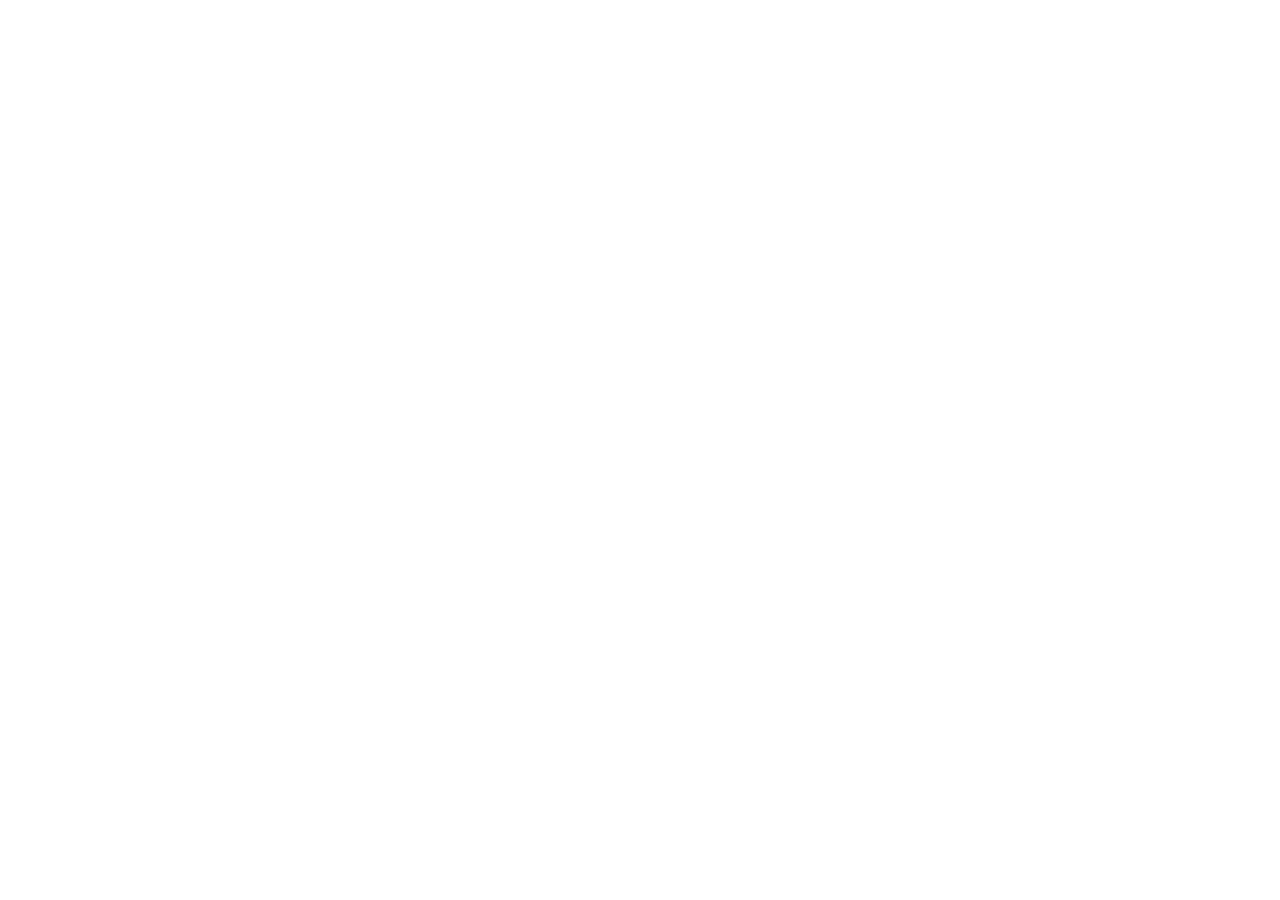
==== docs/index.html @ 76da6814 "docs" ====
<!doctype html>
<html lang="zh-CN">
<head>
  <meta charset="utf-8">
  <meta name="viewport" content="width=device-width,initial-scale=1">
  <title>Beijing Subway Map</title>
  <link rel="stylesheet" href="css/index.css">
    <link rel="stylesheet" href="css/style.css">
  <!-- <link rel="stylesheet" href="css/style.css"> -->
</head>
<body>
  <div id="app">
    <svg id="mobile-svg" xmlns="http://www.w3.org/2000/svg" width="100%" height="100%">
      <g id="g-box" class="svg-pan-zoom_viewport"></g>
    </svg>
  </div>
  <!-- 优先使用 CDN jQuery，本地文件作为后备 -->
  <script src="https://code.jquery.com/jquery-1.12.4.min.js"></script>
  <script>
    // 如果 CDN 加载失败，尝试本地版本
    if (typeof jQuery === 'undefined' && typeof $ === 'undefined') {
      console.warn('CDN jQuery failed, trying local copy');
      var script = document.createElement('script');
      script.src = 'libs/jquery.js';
      script.onerror = function() {
        console.error('Failed to load jQuery from both CDN and local. The page will not work correctly.');
        alert('警告：jQuery 加载失败，网页功能受限。请检查网络连接。');
      };
      document.head.appendChild(script);
    } else {
      console.log('jQuery loaded from CDN');
    }
  </script>
  <script src="libs/limitTextNum.js"></script>
  <!-- Hammer.js - 使用 CDN 以确保版本兼容性 -->
  <script src="https://cdnjs.cloudflare.com/ajax/libs/hammer.js/2.0.8/hammer.min.js"></script>
  <!-- 本地 Hammer 作为后备 -->
  <script>
    if (typeof Hammer === 'undefined') {
      console.warn('CDN Hammer.js failed, trying local copy');
      var hammerScript = document.createElement('script');
      hammerScript.src = 'libs/hammer.min.js';
      hammerScript.onerror = function() {
        console.error('Failed to load Hammer.js');
      };
      document.head.appendChild(hammerScript);
    } else {
      console.log('Hammer.js loaded from CDN');
    }
  </script>
  <script src="libs/svg-pan-zoom.js"></script>
  <script src="painter.js"></script>
</body>
</html>
---- docs/css/index.css ----
* {
    margin: 0;
    padding: 0;
    box-sizing: border-box;
}

ul {
    list-style: none;
}

html,
body {
    width: 100%;
    height: 100%;
    font-size: 14px;
    line-height: 1.6;
    color: #636b6f;
    font-family: '黑体';
}

body {
    position: relative;
}

.clear::after {
    content: "";
    display: block;
    visibility: hidden;
    height: 0;
    clear: both;
}

.station-info {
    position: absolute;
    width: 380px;
    height: 200px;
    border: 1px solid #000;
    background: #ffffff;
    border-radius: 4px;
    display: none;
    padding: 10px;
    overflow-y: scroll;
}

.line-info {
    position: absolute;
    top: 122px;
    left: 80px;
    width: 300px;
    height: 600px;
    border: 1px solid #000;
    background: #ffffff;
    border-radius: 4px;
    padding: 10px;
    overflow: hidden;
    display: none;
}

.line-info h2 {
    line-height: 65px;
}

.line-info h2 span {
    vertical-align: middle;
}

.line-info h2 img {
    vertical-align: middle;
    cursor: pointer;
    margin: 0 10px 0;
}

.line-type {
    border-top: 1px solid #000;
    border-bottom: 1px solid #000;
}

.line-type li {
    float: left;
    width: 50%;
    text-align: center;
    line-height: 52px;
    cursor: pointer;
}

.line-type li.active {
    background: #999;
    color: #ffffff;
}

.line-info p {
    font-size: 12px;
    height: 24px;
    line-height: 24px;
}

.line-info div {
    height: 430px;
    overflow-y: scroll;
}

svg {
    display: block;
    width: 100%;
    height: 100%;
    text-rendering: geometricPrecision;
}

rect.mark {
    fill: white;
    opacity: 0.85;
}

circle {
    fill: white;
    stroke-width: 1;
}

line {
    stroke-linejoin: round;
    stroke-linecap: round;
    stroke-width: 5;
}

path {
    fill: none;
    stroke-linejoin: round;
    stroke-linecap: round;
    stroke-width: 5
}

text {
    font-family: 黑体;
    fill: black;
}

text.subway-name {
    fill: #ffffff;
    text-anchor: middle;
}

text.disabled {
    fill: rgb(204, 204, 204);
}

/* controls for line visibility/highlight */
.subway-line { transition: stroke-opacity 0.18s, stroke-width 0.18s; stroke-opacity: 1; }
.subway-line.dim { stroke-opacity: 0.12; }
.subway-line.highlight { stroke-width: 12; stroke-opacity: 1; filter: none; }

#line-controls { font-size: 13px }
#line-controls button { padding: 4px 8px; }
---- docs/css/style.css ----
/* html,body,#app{height:100%;width:100%;margin:0;padding:0;background:#f3f3f3} */
#mobile-svg{display:block;height:100vh;width:100vw}
#g-box text{font-family: Arial, "Microsoft Yahei", sans-serif; font-size:12px; pointer-events:none}
---- docs/css/style.css ----
/* html,body,#app{height:100%;width:100%;margin:0;padding:0;background:#f3f3f3} */
#mobile-svg{display:block;height:100vh;width:100vw}
#g-box text{font-family: Arial, "Microsoft Yahei", sans-serif; font-size:12px; pointer-events:none}
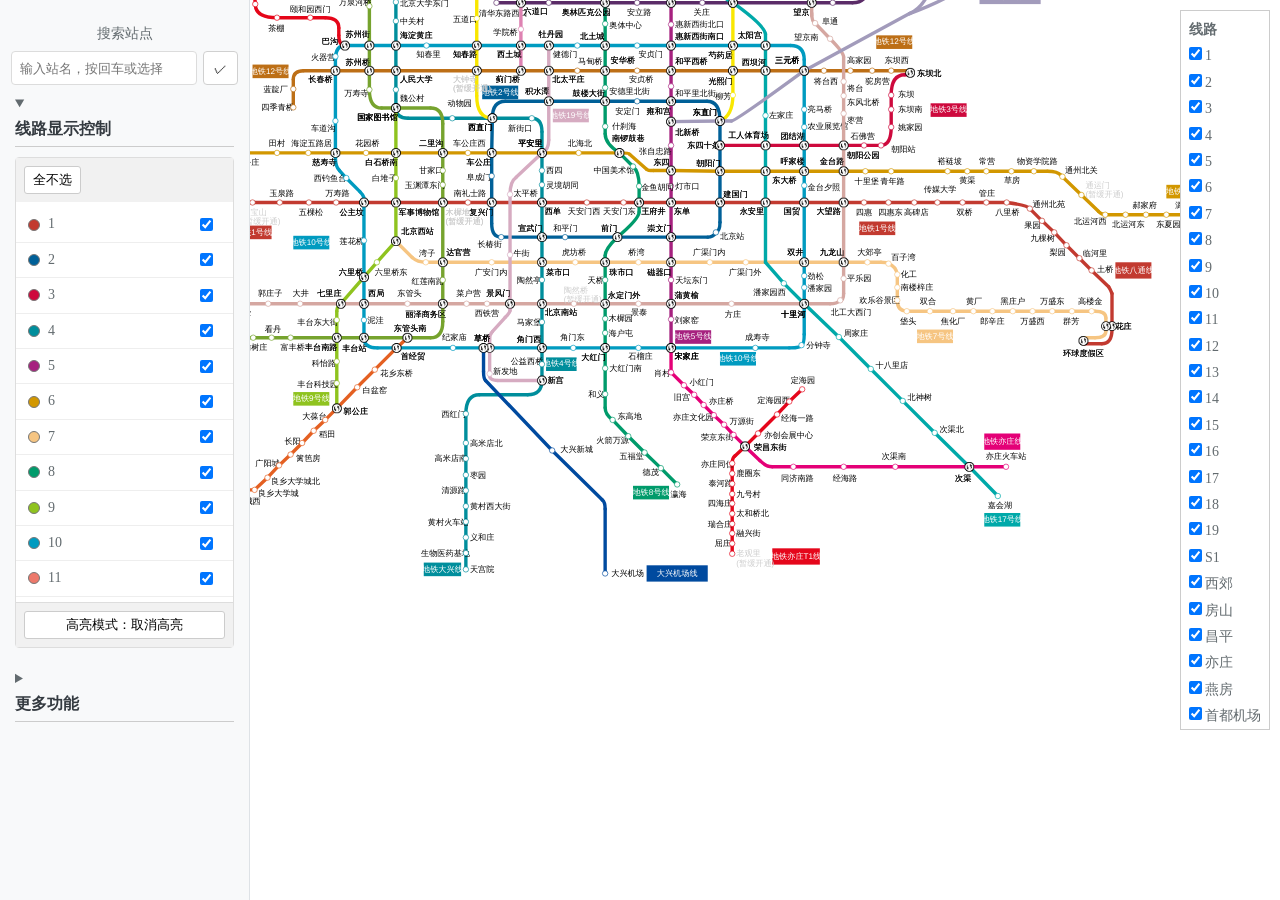
==== commit a356c975: "fv" ====
--- a/docs/index.html
+++ b/docs/index.html
@@ -9,46 +9,81 @@
   <!-- <link rel="stylesheet" href="css/style.css"> -->
 </head>
 <body>
+  <div id="control-panel">
+    <div class="control-section">
+      <div class="search-section" style="padding:8px 10px;">
+        <label style="display:block; font-size:14px; margin-bottom:6px;">搜索站点</label>
+        <div class="search-row">
+          <input id="search-input" type="text" placeholder="输入站名，按回车或选择" />
+          <button id="search-btn">✓</button>
+        </div>
+        <ul id="search-suggestions" style="list-style:none; padding:6px 6px 0 6px; margin:0; display:none;"></ul>
+      </div>
+      <details open>
+        <summary><h3>线路显示控制</h3></summary>
+        <div id="line-controls-menu">
+          <div class="line-controls-header">
+            <button id="toggle-all-lines">全不选</button>
+          </div>
+          <ul id="line-list">
+            <!-- 线路列表将由JS动态生成 -->
+          </ul>
+          <div class="line-controls-footer">
+              <button id="btn-highlight-mode">高亮模式：取消高亮</button>
+          </div>
+        </div>
+      </details>
+    </div>
+    <!-- 其他控制功能可以后续添加 -->
+    <div class="control-section">
+      <details>
+        <summary><h3>更多功能</h3></summary>
+        <div style="padding: 10px; background: white; border: 1px solid #ccc; border-radius: 4px; margin-top: 5px;">
+          <label style="display: flex; align-items: center; cursor: pointer; font-size: 14px;">
+            <input type="checkbox" id="toggle-line-spacings" style="margin-right: 8px;"> 显示线路站间距信息
+          </label>
+        </div>
+        <div style="padding: 10px; background: white; border: 1px solid #ccc; border-radius: 4px; margin-top: 5px;">
+          <label style="display: flex; align-items: center; cursor: pointer; font-size: 14px; margin-top:8px;">
+            <input type="checkbox" id="toggle-firstlast" style="margin-right: 8px;"> 显示首末班车信息（悬停显示）
+          </label>
+        </div>
+        <div style="padding: 10px; background: white; border: 1px solid #ccc; border-radius: 4px; margin-top: 5px;">
+          <div style="margin-top:10px; display:flex; gap:8px; align-items:center;">
+            <select id="hour-select" style="padding:6px; width:72px; box-sizing:border-box;">
+              <!-- hours populated server-side or by script; provide defaults -->
+            </select>
+            <select id="minute-select" style="padding:6px; width:72px; box-sizing:border-box;">
+              <!-- minutes populated by script -->
+            </select>
+            <button id="btn-time-search" style="padding:6px 8px;">查询有车</button>
+            <button id="btn-time-clear" style="padding:6px 8px;">清除筛选</button>
+            <button id="btn-time-play" style="padding:6px 8px;" data-playing="false">播放</button>
+          </div>
+        </div>
+      </details>
+    </div>
+  </div>
+
+  <div id="spacings-panel" style="display: none; position: fixed; bottom: 0; left: 0; width: 100%; background: #fff; border-top: 1px solid #ccc; z-index: 1000; overflow-y: auto; box-shadow: 0 -2px 10px rgba(0,0,0,0.1);">
+    <div style="display: flex; justify-content: space-between; align-items: center; background: #f5f5f5; padding: 10px 15px; position: sticky; top: 0; border-bottom: 1px solid #eee;">
+      <h3 id="spacings-title" style="margin: 0; font-size: 16px; color: #333;">站间距信息</h3>
+      <button id="close-spacings-panel" style="border: none; background: transparent; font-size: 24px; line-height: 1; cursor: pointer; color: #999; padding: 0;">&times;</button>
+    </div>
+    <div id="spacings-content" style="padding: 15px;"></div>
+  </div>
+
   <div id="app">
     <svg id="mobile-svg" xmlns="http://www.w3.org/2000/svg" width="100%" height="100%">
       <g id="g-box" class="svg-pan-zoom_viewport"></g>
     </svg>
   </div>
-  <!-- 优先使用 CDN jQuery，本地文件作为后备 -->
-  <script src="https://code.jquery.com/jquery-1.12.4.min.js"></script>
-  <script>
-    // 如果 CDN 加载失败，尝试本地版本
-    if (typeof jQuery === 'undefined' && typeof $ === 'undefined') {
-      console.warn('CDN jQuery failed, trying local copy');
-      var script = document.createElement('script');
-      script.src = 'libs/jquery.js';
-      script.onerror = function() {
-        console.error('Failed to load jQuery from both CDN and local. The page will not work correctly.');
-        alert('警告：jQuery 加载失败，网页功能受限。请检查网络连接。');
-      };
-      document.head.appendChild(script);
-    } else {
-      console.log('jQuery loaded from CDN');
-    }
-  </script>
+
+  <script src="libs/jquery.js"></script>
   <script src="libs/limitTextNum.js"></script>
-  <!-- Hammer.js - 使用 CDN 以确保版本兼容性 -->
-  <script src="https://cdnjs.cloudflare.com/ajax/libs/hammer.js/2.0.8/hammer.min.js"></script>
-  <!-- 本地 Hammer 作为后备 -->
-  <script>
-    if (typeof Hammer === 'undefined') {
-      console.warn('CDN Hammer.js failed, trying local copy');
-      var hammerScript = document.createElement('script');
-      hammerScript.src = 'libs/hammer.min.js';
-      hammerScript.onerror = function() {
-        console.error('Failed to load Hammer.js');
-      };
-      document.head.appendChild(hammerScript);
-    } else {
-      console.log('Hammer.js loaded from CDN');
-    }
-  </script>
+  <script src="libs/hammer.min.js"></script>
   <script src="libs/svg-pan-zoom.js"></script>
   <script src="painter.js"></script>
+  <script src="js/app.js"></script>
 </body>
 </html>
--- a/docs/css/index.css
+++ b/docs/css/index.css
@@ -144,9 +144,114 @@
 }
 
 /* controls for line visibility/highlight */
-.subway-line { transition: stroke-opacity 0.18s, stroke-width 0.18s; stroke-opacity: 1; }
-.subway-line.dim { stroke-opacity: 0.12; }
-.subway-line.highlight { stroke-width: 12; stroke-opacity: 1; filter: none; }
-
-#line-controls { font-size: 13px }
-#line-controls button { padding: 4px 8px; }+#control-panel {
+    position: fixed;
+    left: 0;
+    top: 0;
+    width: 250px;
+    height: 100%;
+    background: #f8f9fa;
+    border-right: 1px solid #dee2e6;
+    padding: 15px;
+    z-index: 1000;
+    overflow-y: auto;
+    display: flex;
+    flex-direction: column;
+}
+
+#app {
+    margin-left: 250px;
+    height: 100%;
+}
+
+.control-section {
+    margin-bottom: 20px;
+}
+
+.control-section h3 {
+    font-size: 16px;
+    margin-bottom: 10px;
+    color: #343a40;
+    border-bottom: 1px solid #ccc;
+    padding-bottom: 5px;
+}
+
+#line-controls-menu {
+    background: #fff;
+    border: 1px solid #ddd;
+    border-radius: 4px;
+}
+
+.line-controls-header,
+.line-controls-footer {
+    padding: 8px;
+    background: #f1f1f1;
+    display: flex;
+    justify-content: space-between;
+}
+
+.line-controls-header button,
+.line-controls-footer button {
+    padding: 4px 8px;
+    border: 1px solid #ccc;
+    background: #fff;
+    cursor: pointer;
+    border-radius: 3px;
+}
+
+#line-list {
+    max-height: 400px;
+    overflow-y: auto;
+    padding: 5px 0;
+}
+
+#line-list li {
+    border-bottom: 1px solid #eee;
+}
+
+.line-label-wrapper {
+    padding: 6px 12px;
+    cursor: pointer;
+    display: flex;
+    align-items: center;
+    width: 100%;
+}
+
+#line-list li:last-child {
+    border-bottom: none;
+}
+
+#line-list li:hover {
+    background: #f0f0f0;
+}
+
+#line-list input[type="checkbox"] {
+    margin-right: 8px;
+}
+
+.line-color-indicator {
+    width: 12px;
+    height: 12px;
+    border-radius: 50%;
+    margin-right: 8px;
+    border: 1px solid #777;
+}
+
+.line-label {
+    flex-grow: 1;
+}
+
+.line-controls-footer {
+    border-top: 1px solid #ddd;
+    justify-content: center;
+}
+
+.line-controls-footer button {
+    width: 100%;
+}
+
+.subway-line { transition: opacity 0.18s, stroke-opacity 0.18s, stroke-width 0.18s; stroke-opacity: 1; opacity: 1; }
+.subway-line.dim { stroke-opacity: 0.12; opacity: 0.12; }
+.subway-line.highlight { stroke-opacity: 1; opacity: 1; filter: none; }
+path.subway-line.highlight, line.subway-line.highlight { stroke-width: 12; }
+
--- a/docs/css/style.css
+++ b/docs/css/style.css
@@ -1,3 +1,128 @@
 /* html,body,#app{height:100%;width:100%;margin:0;padding:0;background:#f3f3f3} */
 #mobile-svg{display:block;height:100vh;width:100vw}
 #g-box text{font-family: Arial, "Microsoft Yahei", sans-serif; font-size:12px; pointer-events:none}
+/* Spacings timeline styles */
+.spacings-overflow{
+	overflow-x:auto;
+	padding-bottom:8px;
+	border-top:8px solid var(--axis-color, #007bff);
+}
+.spacings-timeline{
+	display:flex;
+	align-items:center;
+	padding:14px 10px;
+	column-gap:12px;
+}
+.station-node{
+	min-width:120px;
+	text-align:center;
+	padding:6px 10px;
+	box-sizing:border-box;
+}
+.station-node .dot{
+	width:14px;
+	height:14px;
+	border-radius:50%;
+	background:var(--axis-color, #007bff);
+	margin:0 auto 8px auto;
+}
+.station-label{
+	font-size:14px;
+	color:#222;
+	font-weight:600;
+}
+.connector{
+	min-width:160px;
+	display:flex;
+	flex-direction:column;
+	align-items:center;
+	justify-content:center;
+	padding:0 8px;
+	box-sizing:border-box;
+}
+.connector .bar{
+	width:100%;
+	height:8px;
+	border-radius:4px;
+	background:linear-gradient(to right, var(--axis-color, #007bff) 0%, #e6e6e6 100%);
+}
+.connector .distance{
+	font-size:14px;
+	color:#444;
+	margin-top:8px;
+}
+.spacings-total{
+	padding:10px 0 0 0;
+	font-weight:bold;
+	text-align:right;
+	border-top:1px solid #e0e0e0;
+	margin-top:6px;
+}
+
+/* Improve scrollbar touch target on some platforms */
+.spacings-overflow::-webkit-scrollbar{height:10px}
+.spacings-overflow::-webkit-scrollbar-thumb{background:rgba(0,0,0,0.15); border-radius:6px}
+
+/* Search suggestions */
+#search-suggestions{background:#fff; border:1px solid #e6e6e6; border-radius:4px; box-shadow:0 2px 6px rgba(0,0,0,0.06); max-height:260px; overflow:auto}
+.suggestion-item{padding:6px 8px; cursor:pointer}
+.suggestion-item:hover, .suggestion-item.active{background:#f0f8ff}
+
+/* Tooltip for station first/last times */
+.station-tooltip{
+	position: absolute;
+	z-index: 2000;
+	min-width: 180px;
+	max-width: 360px;
+	background: rgba(0,0,0,0.85);
+	color: #fff;
+	padding: 8px 10px;
+	border-radius: 6px;
+	box-shadow: 0 6px 18px rgba(0,0,0,0.35);
+	font-size: 13px;
+	line-height: 1.4;
+	pointer-events: none;
+}
+.station-tooltip .tooltip-title{font-weight:700; margin-bottom:6px}
+.station-tooltip .tooltip-line{font-size:12px; opacity:0.95; margin-bottom:4px}
+.station-tooltip.hidden{display:none}
+
+/* temporary highlight on map */
+.search-highlight{stroke:#f60 !important; stroke-width:3px !important; filter: drop-shadow(0 0 6px rgba(246,134,30,0.6));}
+
+/* page-level ripple for search highlight */
+.search-ripple{
+	position: absolute;
+	width: 80px;
+	height: 80px;
+	margin-left: -40px;
+	margin-top: -40px;
+	border-radius: 50%;
+	pointer-events: none;
+	transform: scale(0.6);
+	opacity: 0;
+	border: 3px solid rgba(246,134,30,0.9);
+}
+.search-ripple-animate{
+	animation: ripple-scale-fade 0.95s ease-out forwards;
+}
+@keyframes ripple-scale-fade{
+	0% { transform: scale(1.6); opacity: 0.95; }
+	60% { transform: scale(0.9); opacity: 0.6; }
+	100% { transform: scale(0.6); opacity: 0; }
+}
+
+/* flash animation for matched station */
+.search-flash{ animation: search-flash-anim 0.28s ease-in-out 0s 6; }
+@keyframes search-flash-anim{
+	0% { opacity: 1; }
+	50% { opacity: 0.15; }
+	100% { opacity: 1; }
+}
+
+/* Center search input and button */
+.search-section{ padding:6px 8px; display:flex; flex-direction:column; align-items:center; }
+.search-row{ display:flex; gap:6px; width:100%; max-width:320px; justify-content:center; }
+#search-input{ flex:1; padding:6px 8px; box-sizing:border-box; border:1px solid #dcdcdc; border-radius:4px; font-size:13px; height:34px; }
+#search-btn{ padding:6px 10px; border-radius:4px; border:1px solid #d0d0d0; background:#fff; cursor:pointer; font-size:13px; height:34px; }
+#search-suggestions{ width:100%; max-width:320px; margin-left:auto; margin-right:auto; box-sizing:border-box; padding-left:6px; padding-right:6px; }
--- a/docs/css/style.css
+++ b/docs/css/style.css
@@ -1,3 +1,128 @@
 /* html,body,#app{height:100%;width:100%;margin:0;padding:0;background:#f3f3f3} */
 #mobile-svg{display:block;height:100vh;width:100vw}
 #g-box text{font-family: Arial, "Microsoft Yahei", sans-serif; font-size:12px; pointer-events:none}
+/* Spacings timeline styles */
+.spacings-overflow{
+	overflow-x:auto;
+	padding-bottom:8px;
+	border-top:8px solid var(--axis-color, #007bff);
+}
+.spacings-timeline{
+	display:flex;
+	align-items:center;
+	padding:14px 10px;
+	column-gap:12px;
+}
+.station-node{
+	min-width:120px;
+	text-align:center;
+	padding:6px 10px;
+	box-sizing:border-box;
+}
+.station-node .dot{
+	width:14px;
+	height:14px;
+	border-radius:50%;
+	background:var(--axis-color, #007bff);
+	margin:0 auto 8px auto;
+}
+.station-label{
+	font-size:14px;
+	color:#222;
+	font-weight:600;
+}
+.connector{
+	min-width:160px;
+	display:flex;
+	flex-direction:column;
+	align-items:center;
+	justify-content:center;
+	padding:0 8px;
+	box-sizing:border-box;
+}
+.connector .bar{
+	width:100%;
+	height:8px;
+	border-radius:4px;
+	background:linear-gradient(to right, var(--axis-color, #007bff) 0%, #e6e6e6 100%);
+}
+.connector .distance{
+	font-size:14px;
+	color:#444;
+	margin-top:8px;
+}
+.spacings-total{
+	padding:10px 0 0 0;
+	font-weight:bold;
+	text-align:right;
+	border-top:1px solid #e0e0e0;
+	margin-top:6px;
+}
+
+/* Improve scrollbar touch target on some platforms */
+.spacings-overflow::-webkit-scrollbar{height:10px}
+.spacings-overflow::-webkit-scrollbar-thumb{background:rgba(0,0,0,0.15); border-radius:6px}
+
+/* Search suggestions */
+#search-suggestions{background:#fff; border:1px solid #e6e6e6; border-radius:4px; box-shadow:0 2px 6px rgba(0,0,0,0.06); max-height:260px; overflow:auto}
+.suggestion-item{padding:6px 8px; cursor:pointer}
+.suggestion-item:hover, .suggestion-item.active{background:#f0f8ff}
+
+/* Tooltip for station first/last times */
+.station-tooltip{
+	position: absolute;
+	z-index: 2000;
+	min-width: 180px;
+	max-width: 360px;
+	background: rgba(0,0,0,0.85);
+	color: #fff;
+	padding: 8px 10px;
+	border-radius: 6px;
+	box-shadow: 0 6px 18px rgba(0,0,0,0.35);
+	font-size: 13px;
+	line-height: 1.4;
+	pointer-events: none;
+}
+.station-tooltip .tooltip-title{font-weight:700; margin-bottom:6px}
+.station-tooltip .tooltip-line{font-size:12px; opacity:0.95; margin-bottom:4px}
+.station-tooltip.hidden{display:none}
+
+/* temporary highlight on map */
+.search-highlight{stroke:#f60 !important; stroke-width:3px !important; filter: drop-shadow(0 0 6px rgba(246,134,30,0.6));}
+
+/* page-level ripple for search highlight */
+.search-ripple{
+	position: absolute;
+	width: 80px;
+	height: 80px;
+	margin-left: -40px;
+	margin-top: -40px;
+	border-radius: 50%;
+	pointer-events: none;
+	transform: scale(0.6);
+	opacity: 0;
+	border: 3px solid rgba(246,134,30,0.9);
+}
+.search-ripple-animate{
+	animation: ripple-scale-fade 0.95s ease-out forwards;
+}
+@keyframes ripple-scale-fade{
+	0% { transform: scale(1.6); opacity: 0.95; }
+	60% { transform: scale(0.9); opacity: 0.6; }
+	100% { transform: scale(0.6); opacity: 0; }
+}
+
+/* flash animation for matched station */
+.search-flash{ animation: search-flash-anim 0.28s ease-in-out 0s 6; }
+@keyframes search-flash-anim{
+	0% { opacity: 1; }
+	50% { opacity: 0.15; }
+	100% { opacity: 1; }
+}
+
+/* Center search input and button */
+.search-section{ padding:6px 8px; display:flex; flex-direction:column; align-items:center; }
+.search-row{ display:flex; gap:6px; width:100%; max-width:320px; justify-content:center; }
+#search-input{ flex:1; padding:6px 8px; box-sizing:border-box; border:1px solid #dcdcdc; border-radius:4px; font-size:13px; height:34px; }
+#search-btn{ padding:6px 10px; border-radius:4px; border:1px solid #d0d0d0; background:#fff; cursor:pointer; font-size:13px; height:34px; }
+#search-suggestions{ width:100%; max-width:320px; margin-left:auto; margin-right:auto; box-sizing:border-box; padding-left:6px; padding-right:6px; }
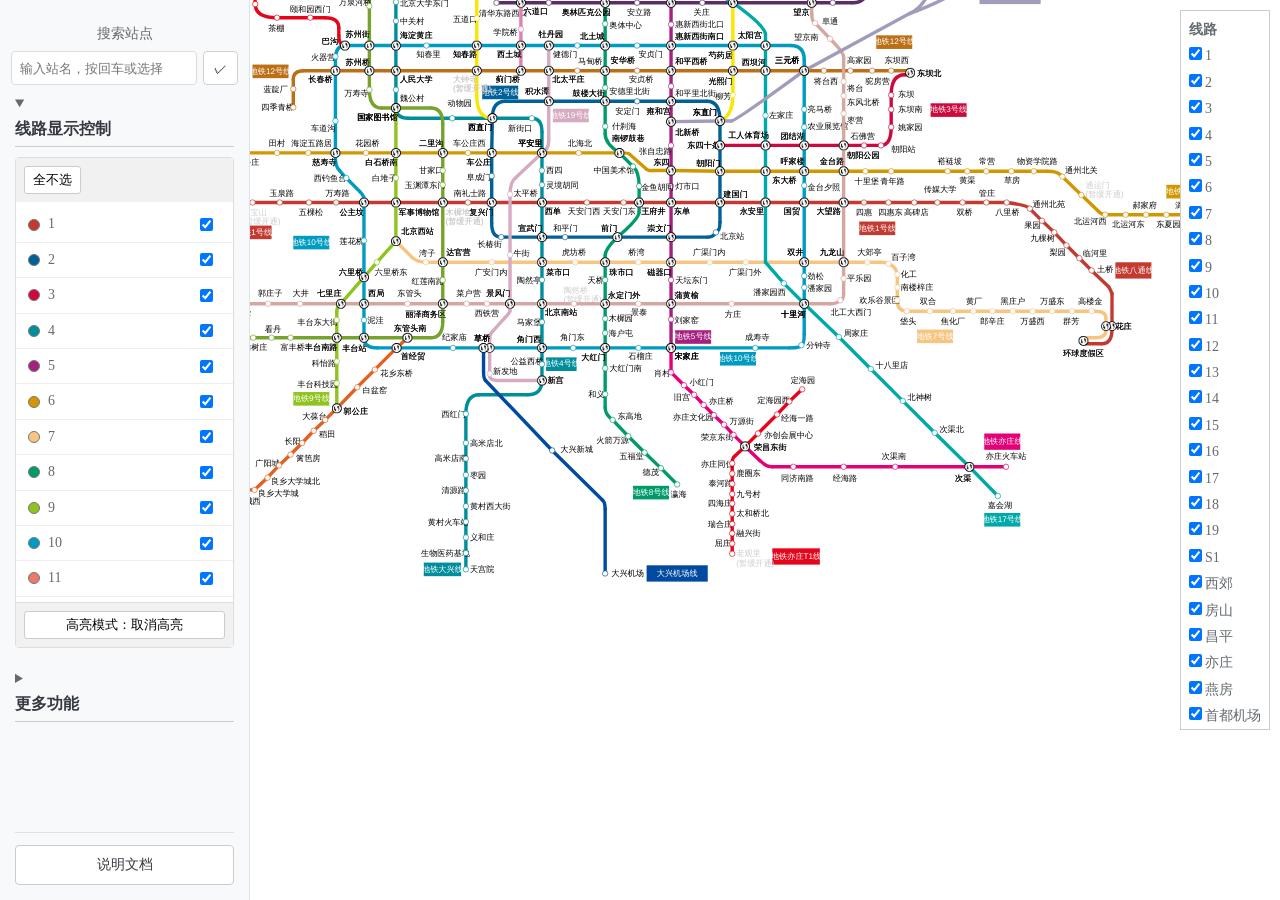
==== commit 4dd534a3: "" ====
--- a/docs/index.html
+++ b/docs/index.html
@@ -49,6 +49,7 @@
           </label>
         </div>
         <div style="padding: 10px; background: white; border: 1px solid #ccc; border-radius: 4px; margin-top: 5px;">
+          <p>通车时间查询</p>
           <div style="margin-top:10px; display:flex; gap:8px; align-items:center;">
             <select id="hour-select" style="padding:6px; width:72px; box-sizing:border-box;">
               <!-- hours populated server-side or by script; provide defaults -->
@@ -56,12 +57,18 @@
             <select id="minute-select" style="padding:6px; width:72px; box-sizing:border-box;">
               <!-- minutes populated by script -->
             </select>
-            <button id="btn-time-search" style="padding:6px 8px;">查询有车</button>
-            <button id="btn-time-clear" style="padding:6px 8px;">清除筛选</button>
-            <button id="btn-time-play" style="padding:6px 8px;" data-playing="false">播放</button>
+          </div>
+          <div style="margin-top:8px; display:flex; gap:8px; align-items:center;">
+            <button id="btn-time-search" style="padding:6px 8px;">查询</button>
+            <button id="btn-time-clear" style="padding:6px 8px;">清除</button>
+            <button id="btn-time-play" style="padding:6px 8px;" data-playing="false">自动</button>
           </div>
         </div>
       </details>
+    </div>
+
+    <div id="control-footer">
+      <a id="open-docs-link" href="#">说明文档</a>
     </div>
   </div>
 
@@ -71,6 +78,16 @@
       <button id="close-spacings-panel" style="border: none; background: transparent; font-size: 24px; line-height: 1; cursor: pointer; color: #999; padding: 0;">&times;</button>
     </div>
     <div id="spacings-content" style="padding: 15px;"></div>
+  </div>
+
+  <div id="docs-panel" style="display:none; position: fixed; inset: 0; background: rgba(0,0,0,0.35); z-index: 2000;">
+    <div style="position:absolute; left:50%; top:50%; transform:translate(-50%,-50%); width:min(920px, calc(100% - 40px)); max-height:calc(100% - 40px); background:#fff; border:1px solid #ccc; border-radius:6px; overflow:auto;">
+      <div style="display:flex; justify-content:space-between; align-items:center; background:#f5f5f5; padding:10px 15px; position:sticky; top:0; border-bottom:1px solid #eee;">
+        <h3 style="margin:0; font-size:16px; color:#333;">说明文档</h3>
+        <button id="close-docs-panel" style="border:none; background:transparent; font-size:24px; line-height:1; cursor:pointer; color:#999; padding:0;">&times;</button>
+      </div>
+      <pre id="docs-content" style="margin:0; padding:15px; white-space:pre-wrap; word-break:break-word;"></pre>
+    </div>
   </div>
 
   <div id="app">
--- a/docs/css/index.css
+++ b/docs/css/index.css
@@ -199,6 +199,30 @@
     border-radius: 3px;
 }
 
+/* control footer: docs link */
+#control-footer {
+    margin-top: auto;
+    padding-top: 12px;
+    border-top: 1px solid #dee2e6;
+}
+
+#open-docs-link {
+    display: block;
+    width: 100%;
+    padding: 8px 10px;
+    background: #fff;
+    border: 1px solid #ccc;
+    border-radius: 4px;
+    text-align: center;
+    color: #343a40;
+    text-decoration: none;
+    cursor: pointer;
+}
+
+#open-docs-link:hover {
+    background: #f1f1f1;
+}
+
 #line-list {
     max-height: 400px;
     overflow-y: auto;
